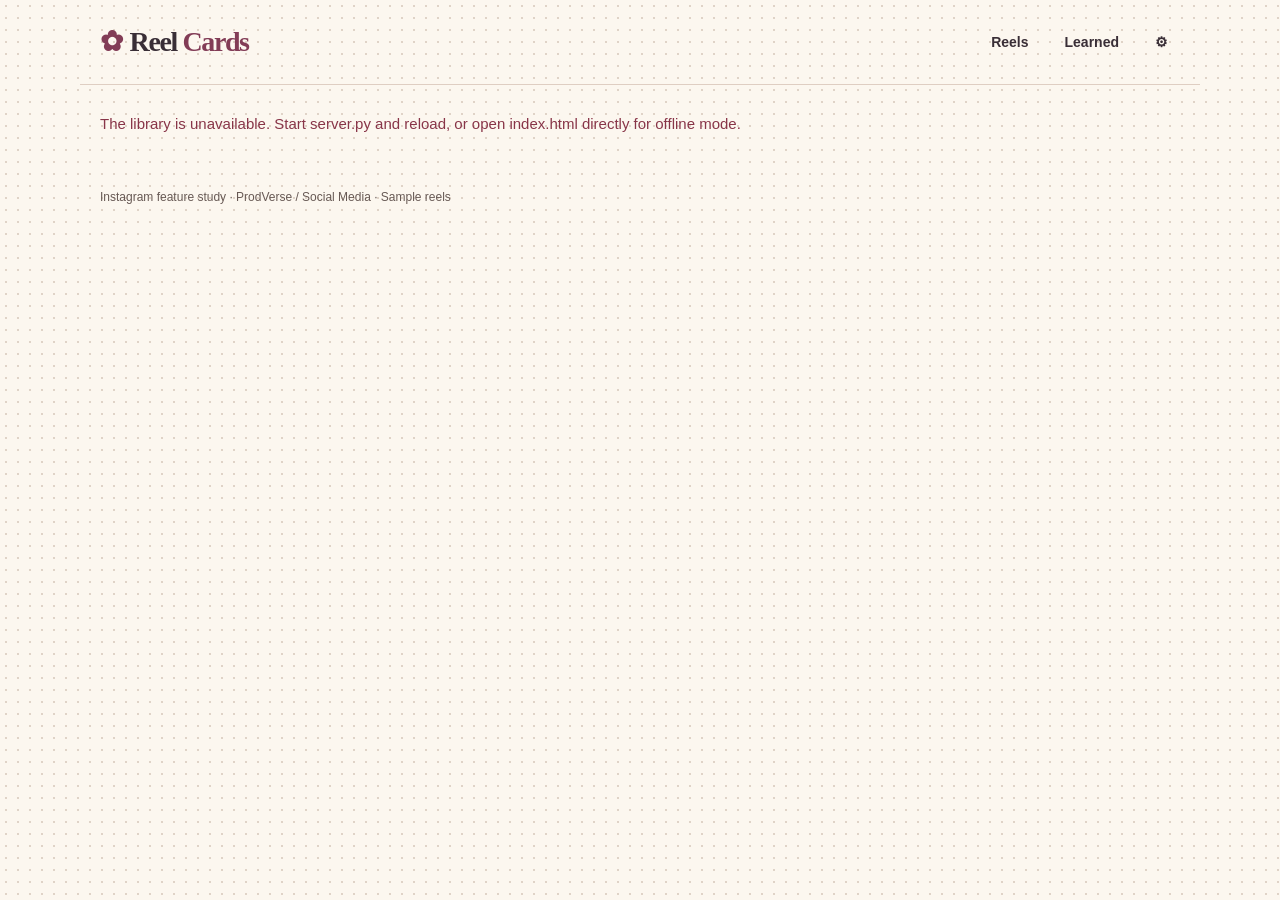
==== index.html @ 5760f432 "Add Reel Cards prototype and ProdVerse pitch package" ====
<!doctype html><html lang="en"><head><meta charset="utf-8"><meta name="viewport" content="width=device-width,initial-scale=1"><title>Reel Cards · Learned</title><link rel="icon" href="data:,">
<style>
:root{--bg-primary:#0E0E12;--bg-card:#FFFFFF;--bg-elevated:#1A1A22;--text-primary:#FFFFFF;--text-secondary:#A0A0B0;--text-on-light:#0E0E12;--text-muted:#6B6B7B;--accent-gradient-start:#A855F7;--accent-gradient-end:#EC4899;--accent-solid:#A855F7;--success:#10B981;--warning:#F59E0B;--danger:#EF4444;--border-subtle:rgba(255,255,255,.08);--shadow-card:0 4px 24px rgba(0,0,0,.12);--shadow-elevated:0 8px 32px rgba(0,0,0,.24);--gradient:linear-gradient(115deg,#A855F7,#EC4899)}
*{box-sizing:border-box}body{margin:0;background:var(--bg-primary);color:white;font:15px/1.5 -apple-system,BlinkMacSystemFont,"Segoe UI",sans-serif}main,header,footer{max-width:1120px;margin:auto;padding:20px}header,nav,.row{display:flex;align-items:center;gap:12px;flex-wrap:wrap}header,.between{justify-content:space-between}header{border-bottom:1px solid var(--border-subtle)}strong{font-weight:700}.brand{font-size:20px}.brand b{color:#e48af0}button,input,textarea{font:inherit}button{cursor:pointer;border:0;border-radius:12px;background:#30303c;color:white;min-height:44px;padding:8px 16px;font-weight:600}button:hover{filter:brightness(1.12)}button:focus-visible,input:focus-visible,textarea:focus-visible,summary:focus-visible{outline:3px solid #eed688;outline-offset:3px}button[disabled]{cursor:default}.nav{font-size:14px;background:transparent}.active{background:#393041}.hero{border-radius:16px;background:linear-gradient(115deg,#7833b9,#b4347e);padding:24px;min-height:180px;display:flex;flex-direction:column;justify-content:center}.hero h1{max-width:480px;margin:8px 0;font-size:28px;line-height:1.2}.label,small{font-size:12px;letter-spacing:.04em}.label{text-transform:uppercase;font-weight:700}h2{font-size:24px}h3{font-size:17px}h2,h3,p{margin:8px 0 12px}.grid{display:grid;gap:16px}.tile,.panel{padding:16px;background:var(--bg-elevated);border-radius:16px}.thumb{width:100%;aspect-ratio:16/9;display:grid;place-items:center;font-size:56px;position:relative;overflow:hidden;color:white}.thumb:before,.thumb:after{content:"";position:absolute;width:55%;aspect-ratio:1;border:2px solid #ffffff44;border-radius:50%;left:-18%;bottom:-50%}.thumb:after{left:72%;bottom:20%}.duration{position:absolute;bottom:8px;right:8px;background:#000a;padding:2px 8px;border-radius:8px}.meta,footer{color:var(--text-secondary)}.meta{margin:12px 0;font-size:13px}.primary,.saved{width:100%;background:linear-gradient(105deg,#8137bf,#a72c77)}.saved,.good{background:#10664e}.bad{background:#9b3045}.link{background:transparent;padding:0;text-align:left;font-size:17px}.content{max-width:680px;margin:0 auto}.white{background:white;color:#15151b;padding:24px;border-radius:16px;margin:16px 0}.steps{padding:0;list-style:none;counter-reset:num}.steps li{counter-increment:num;display:grid;grid-template-columns:24px 1fr;gap:12px;margin:12px 0}.steps li:before{content:counter(num);background:var(--gradient);color:white;height:24px;border-radius:50%;text-align:center;font-weight:bold}.library{width:100%;text-align:left;margin:8px 0;display:flex;align-items:center;gap:16px}.tiny{border-radius:12px;width:56px;height:56px;display:grid;place-items:center;font-size:28px}.review{display:grid;perspective:1000px;margin:16px 0}.face{grid-area:1/1;backface-visibility:hidden;transition:transform 400ms ease-out;min-height:240px;padding:24px;border-radius:16px;background:white;color:#15151b}.front{display:flex;flex-direction:column;align-items:start;justify-content:space-between;text-align:left}.back,.flipped .front{transform:rotateY(180deg)}.flipped .back{transform:rotateY(0)}.back{background:#f6eeff}.face strong{font-size:22px}summary{cursor:pointer}details{margin:16px 0}label{display:block;margin:8px 0}textarea{width:100%;border-radius:8px;padding:8px}.toast{position:fixed;bottom:16px;left:50%;transform:translateX(-50%);background:#fff;color:#201828;padding:12px 20px;border-radius:12px;max-width:90vw;z-index:2}.bar{position:sticky;bottom:0;padding:8px 0;background:var(--bg-primary)}.bar button{min-height:56px}.sectiontitle{margin-top:24px}footer{font-size:12px}.empty{padding:32px 20px;text-align:center}.error{color:#ffa6ab}
@media(min-width:640px){.grid{grid-template-columns:repeat(2,minmax(0,1fr))}}@media(min-width:1024px){.grid{grid-template-columns:repeat(3,minmax(0,1fr))}.hero{padding:32px 40px}}@media(prefers-reduced-motion:reduce){*{transition:none!important}}
:root{
 --bg-primary:#fcf7ef;--bg-elevated:#fffdf8;--text-secondary:#6c5c59;
 --ink:#392e36;--berry:#823c56;--rose:#f6d9db;--sage:#cce2d1;--oat:#f2dfb9;
 --seam:#dfcec2;--gradient:linear-gradient(120deg,#854158,#724356)
}
body{background-color:var(--bg-primary);background-image:radial-gradient(#ddd1c4 0.7px,transparent 0.8px);background-size:12px 12px;color:var(--ink)}
header{border-color:var(--seam)}.brand,h1,h2,.face strong,.tile h3 button{font-family:Georgia,"Times New Roman",serif}
.brand{font-size:28px;letter-spacing:-1.4px}.brand b{color:var(--berry)}.brand:before{content:"✿";color:var(--berry);margin-right:8px}
button{background:#f1e7de;color:var(--ink)}button:hover{filter:brightness(.97)}:is(button,input,textarea,summary):focus-visible{outline:3px solid #764871}
.nav{padding:6px 12px}.nav.active{background:var(--rose)}.hero{position:relative;isolation:isolate;overflow:hidden;background:#f5e3db;border:1px solid var(--seam);padding:32px clamp(20px,4vw,52px);border-radius:24px;min-height:230px}
.hero h1{font-size:clamp(34px,5vw,58px);line-height:1.03;letter-spacing:-.045em;font-weight:500;max-width:570px}.hero p{margin:4px 0 0;color:#67515b}
.hero .label,.face .label,.white .label{color:var(--berry)}.hero:after{content:"✿";position:absolute;z-index:-1;right:5%;font:190px/1 Georgia;color:#b37383;transform:rotate(12deg);background:#fcf3e6;border:2px dashed #c59f95;border-radius:48% 48% 10% 10%;padding:0 24px}
.sectiontitle{margin:30px 0 16px;font-size:28px;letter-spacing:-.03em}.tile,.panel,.white,.face{border:1px solid var(--seam);box-shadow:0 4px 0 #e9ded2;border-radius:20px}
.tile{padding:12px 12px 16px}.thumb[data-id]{border-radius:14px;background-color:var(--wash)!important;background-image:repeating-linear-gradient(90deg,transparent 0 17px,#ffffff36 17px 19px),repeating-linear-gradient(0deg,transparent 0 17px,#ffffff36 17px 19px)!important}
[data-id=r1]{--wash:#efc0a3}[data-id=r2]{--wash:var(--sage)}[data-id=r3]{--wash:#dad0e5}
.thumb:after{content:none}.thumb:before{width:5em;height:1.4em;left:50%;bottom:auto;top:8%;aspect-ratio:auto;border:none;border-radius:0;background:#fffbecb0;transform:translateX(-50%) rotate(-5deg);font-size:12px}
.thumb span{display:grid;place-items:center;width:1.7em;height:1.7em;background:#fffaec;border:2px solid #ffffff;border-radius:46% 54% 52% 48%;box-shadow:0 4px 0 #4933281c;transform:rotate(-6deg)}
.duration{background:#4a3545;color:white}.primary,.good{background:var(--berry);color:#fff}.saved,.bad{background:#efe5dc;color:#624752}.saved{border:1px dashed #caaeb8}.link{background:transparent}.tile h3 button{font-size:21px}.meta{font-size:13px}
.content{margin-top:16px}.white,.front{background:#fffdf6;color:var(--ink)}.back{background:#f7e5ea;color:var(--ink)}.face{padding:28px;box-shadow:0 5px 0 #e1cfc2}.face strong{font-size:clamp(26px,4vw,36px);line-height:1.2}.back hr{border:0;border-top:1px dashed #c2a2ac}.back summary{color:#71344f;font-weight:600}.library{background:#f7f1e8}.toast{background:#45343d;color:white}.error{color:#883548}.bar{background:var(--bg-primary)}.label{letter-spacing:.09em}footer{color:#675954}
@media(max-width:790px){.hero:after{display:none}.hero{min-height:185px}}@media(max-width:440px){header,main,footer{padding:14px}.brand{font-size:23px}.nav{padding:6px 8px}header,nav{gap:4px}.hero{padding:24px 20px}.hero h1{font-size:38px}}
</style></head><body><header><strong class="brand">Reel <b>Cards</b></strong><nav><button class="nav" data-act="feed">Reels</button><button class="nav" data-act="library">Learned</button><button class="nav" aria-label="Demo settings" data-act="settings">⚙</button></nav></header>
<main id="app"></main><div id="toast" role="status"></div><footer>Instagram feature study · ProdVerse / Social Media · Sample reels</footer><script src="data.js"></script><script>
const app=document.querySelector('#app'), online=location.protocol!=='file:', day=86400000;
let cards={},screen='feed',selected,origin='feed',queue=[],results=[],index=0,busy=false,persistent=true,timer;
const esc=value=>String(value).replace(/[&<>"']/g,x=>({'&':'&amp;','<':'&lt;','>':'&gt;','"':'&quot;',"'":'&#39;'}[x]));
const byId=id=>reels.find(r=>r.id===id);
const btn=(action,label,id='',cls='')=>'<button class="'+cls+'" data-act="'+action+'" data-id="'+id+'">'+label+'</button>';
function notify(msg){const el=document.querySelector('#toast');el.className='toast';el.textContent=msg;clearTimeout(timer);timer=setTimeout(()=>{el.textContent='';el.className=''},3000)}
function due(c){const now=Date.now();if(c.dueAt<now-day)return 'Overdue';if(c.dueAt<=now)return 'Due today';const d=new Date(c.dueAt);if(d.toDateString()===new Date(now+day).toDateString())return 'Reviews tomorrow';return 'Review '+d.toLocaleDateString(undefined,{month:'short',day:'numeric'})}
async function change(action,id,extra={}){
 if(online){const response=await fetch('/api/library',{method:'POST',headers:{'Content-Type':'application/json'},body:JSON.stringify({action,id,...extra})});if(!response.ok)throw Error((await response.json()).error||'Could not save. Try again.');cards=await response.json();return}
 const now=Date.now();let c=cards[id];
 if(action==='save')cards[id]??={id,savedAt:now,reps:0,ease:2.5,interval:0,dueAt:now,lastReviewedAt:null};
 else if(action==='edit')Object.assign(c,extra);
 else{const correct=action==='correct';c.reps=correct?c.reps+1:0;c.ease=Math.max(1.3,c.ease+(correct?.1:-.2));c.interval=correct?(c.reps===1?1:c.reps===2?3:Math.round(c.interval*c.ease)):0;c.lastReviewedAt=now;c.dueAt=now+Math.max(1,c.interval)*day}
 try{localStorage.setItem('reelcards_state',JSON.stringify(cards))}catch{persistent=false}
}
function thumbnail(r){return '<button class="thumb" data-act="detail" data-id="'+r.id+'" aria-label="Preview '+r.title+'"><span>'+r.thumbnailEmoji+'</span><small class="duration">'+r.duration+'</small></button>'}
function saveButton(r){return cards[r.id]?'<button class="saved" disabled>Saved ✓</button>':btn('save','Save as Reel Card',r.id,'primary')}
function feed(){return '<section class="hero"><span class="label">Your learning scrapbook</span><h1>Little lessons<br>worth keeping.</h1><p>Save a tip from a reel. Try it from memory later.</p></section><h2 class="sectiontitle">From your reel feed</h2><div class="grid">'+reels.map(r=>'<article class="tile">'+thumbnail(r)+'<div class="row between meta"><span>'+r.creatorAvatar+' '+r.creator+'</span><span>'+r.savedCount+' saves</span></div><h3>'+btn('detail',r.title,r.id,'link')+'</h3>'+saveButton(r)+'</article>').join('')+'</div>'}
function detail(){const r=byId(selected),c=cards[r.id];return '<div class="content">'+btn(origin,'← '+(origin==='feed'?'Feed':'Library'))+'<h2>'+r.title+'</h2>'+thumbnail(r)+'<p class="meta">'+r.creatorAvatar+' '+r.creator+' · '+r.category+'</p><section class="white"><span class="label">What you’ll learn</span><h3>'+r.card.goal+'</h3><p>'+r.card.ingredients.join(' · ')+'</p><b class="label">Steps</b><ol class="steps">'+r.card.steps.map(s=>'<li>'+s+'</li>').join('')+'</ol></section>'+(c?'<details class="panel"><summary>Edit my flashcard</summary><label>Question<textarea maxlength="1000" id="question">'+esc(c.question??r.card.reviewQuestion)+'</textarea></label><label>Answer<textarea maxlength="1000" id="answer">'+esc(c.answer??r.card.reviewAnswer)+'</textarea></label>'+btn('edit','Save edits',r.id)+'</details><div class="row">'+btn('review','Review now',r.id)+btn('library','Open in library')+'</div>':'<div class="bar">'+saveButton(r)+'</div>')+'</div>'}
function library(){const list=Object.values(cards),ready=list.filter(c=>c.dueAt<=Date.now());return '<div class="content"><h1>Your Learned <small>'+list.length+' cards</small></h1>'+(!list.length?'<div class="empty panel">📚<h2>No cards yet</h2><p>Save a reel from the feed to start your library.</p>'+btn('feed','Browse reels')+'</div>':(ready.length?'<div class="bar">'+btn('all','Review all due · '+ready.length,'','primary')+'</div>':'<p>Nothing due right now. Your next review is '+new Date(Math.min(...list.map(c=>c.dueAt))).toLocaleDateString()+'.</p>')+list.map(c=>{const r=byId(c.id);return '<div class="panel" style="margin:8px 0">'+btn('review','<span class="tiny" style="background:'+r.thumbnailGradient+'">'+r.thumbnailEmoji+'</span><span>'+r.title+'<br><small>'+r.category+' · '+due(c)+'</small></span>',r.id,'library')+btn('detail','View or edit card',r.id,'link')+'</div>'}).join(''))+'</div>'}
function review(){const id=queue[index],r=byId(id),c=cards[id];return '<div class="content"><div class="row between"><strong>'+ (index+1)+' of '+queue.length+'</strong>'+btn('library','Exit review ×')+'</div><h2>'+r.title+'</h2><div class="review"><button class="face front" data-act="flip"><span class="label">Recall from memory</span><strong>'+esc(c.question??r.card.reviewQuestion)+'</strong><span>Tap to reveal answer</span></button><div class="face back" inert><span class="label">Answer</span><p>'+esc(c.answer??r.card.reviewAnswer)+'</p><hr><span class="label">Follow-up</span><p>'+r.card.followUp+'</p><details><summary>Show follow-up answer</summary><p>'+r.card.followUpAnswer+'</p></details><div class="row">'+btn('correct','Got it ✓',id,'good')+btn('forgot','Forgot ✕',id,'bad')+'</div></div></div></div>'}
function summary(){return '<div class="content"><div class="white"><span class="label">Review complete</span><h1>Session complete 🏆</h1><p>'+results.length+' reviewed · '+results.filter(x=>x==='correct').length+' got it · '+results.filter(x=>x==='forgot').length+' forgot</p>'+queue.map(id=>'<p><b>'+byId(id).title+'</b><br>'+new Date(cards[id].dueAt).toLocaleString()+'</p>').join('')+'</div>'+btn('library','Back to library')+'</div>'}
function draw(){app.dataset.screen=screen;app.innerHTML=({feed,library,'card-detail':detail,review,summary,settings:()=>'<div class="content panel"><h2>Demo settings</h2><p>'+ (online?'Local server · SQLite library':'Offline · browser library')+'</p><p>Three sample reels have prepared lessons. Saving is optional. Your ratings determine the next review. Use “View or edit card” to personalise a question.</p>'+btn('feed','Back to reels')+'</div>'})[screen]();document.querySelectorAll('nav button').forEach(b=>b.classList.toggle('active',b.dataset.act===screen))}
document.addEventListener('click',async e=>{const b=e.target.closest('[data-act]');if(!b||busy)return;const a=b.dataset.act,id=b.dataset.id;busy=true;
 try{if(['feed','library','settings'].includes(a))screen=a;
 else if(a==='detail'){if(screen!=='card-detail')origin=screen;selected=id;screen='card-detail'}
 else if(a==='save'){await change(a,id);notify(persistent?'Added to your Learned library':'Demo mode — progress won’t persist.')}
 else if(a==='edit'){const question=document.querySelector('#question').value.trim(),answer=document.querySelector('#answer').value.trim();if(!question||!answer)throw Error('Please fill in both fields.');await change(a,id,{question,answer});notify('Edits saved')}
 else if(a==='review'||a==='all'){queue=a==='review'?[id]:Object.keys(cards).filter(k=>cards[k].dueAt<=Date.now());index=0;results=[];screen=queue.length?'review':'library'}
 else if(a==='flip'){const box=b.parentNode;box.classList.add('flipped');b.inert=true;box.lastElementChild.inert=false;box.querySelector('summary').focus();return}
 else if(a==='correct'||a==='forgot'){await change(a,id,{previous:cards[id].lastReviewedAt});results.push(a);index++;if(index===queue.length)screen='summary'}
 draw();if(!['save','edit'].includes(a))window.scrollTo(0,0)
 }catch(err){notify(err.message)}finally{busy=false}});
async function init(){try{if(online){const res=await fetch('/api/library');if(!res.ok)throw Error();cards=await res.json()}else{try{cards=JSON.parse(localStorage.getItem('reelcards_state')||'{}')||{}}catch{cards={}}}draw()}catch{app.innerHTML='<p class="error">The library is unavailable. Start server.py and reload, or open index.html directly for offline mode.</p>'}}
init();
</script></body></html>
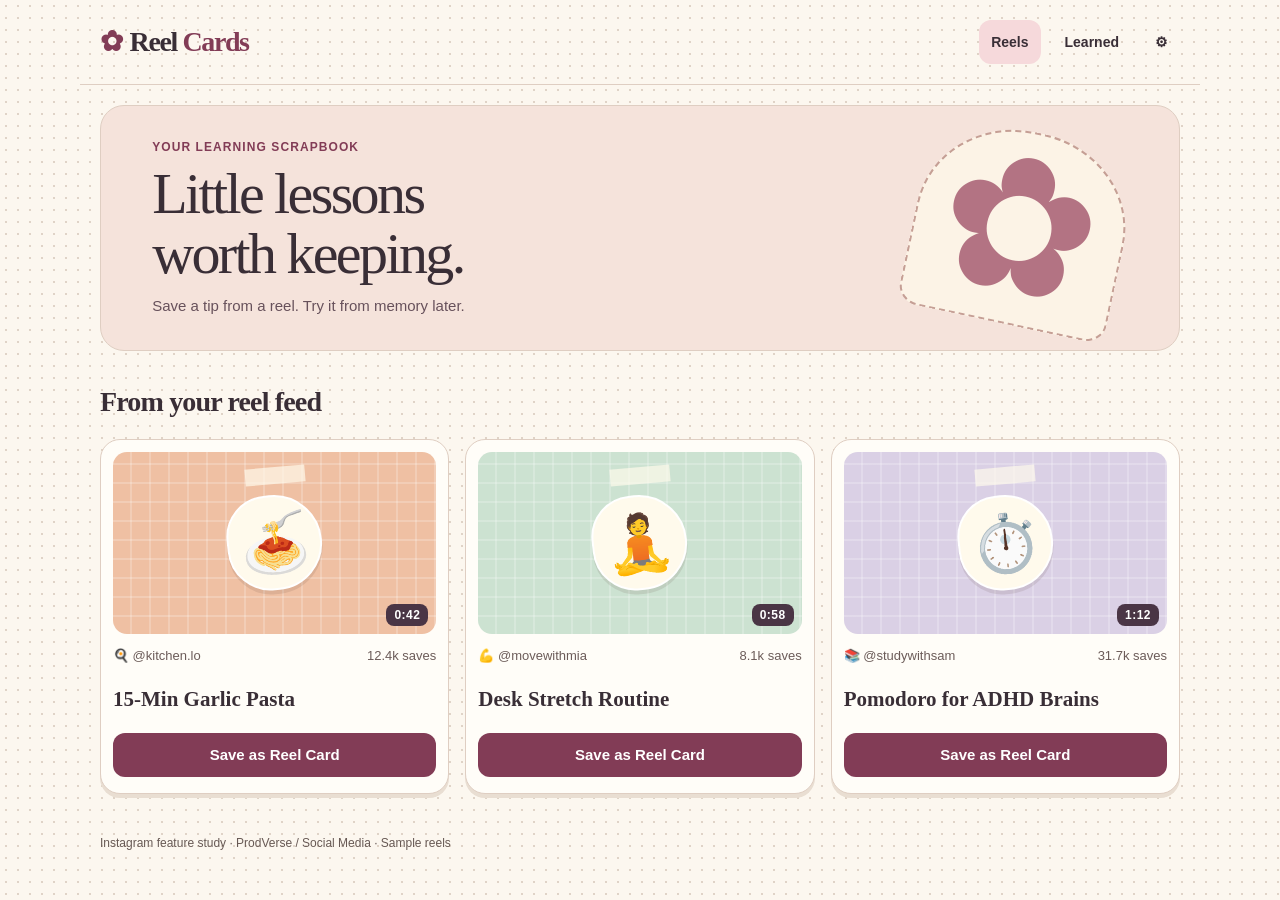
==== commit f224497f: "Support static Pages hosting and recover incomplete browser state" ====
--- a/index.html
+++ b/index.html
@@ -25,12 +25,21 @@
 @media(max-width:790px){.hero:after{display:none}.hero{min-height:185px}}@media(max-width:440px){header,main,footer{padding:14px}.brand{font-size:23px}.nav{padding:6px 8px}header,nav{gap:4px}.hero{padding:24px 20px}.hero h1{font-size:38px}}
 </style></head><body><header><strong class="brand">Reel <b>Cards</b></strong><nav><button class="nav" data-act="feed">Reels</button><button class="nav" data-act="library">Learned</button><button class="nav" aria-label="Demo settings" data-act="settings">⚙</button></nav></header>
 <main id="app"></main><div id="toast" role="status"></div><footer>Instagram feature study · ProdVerse / Social Media · Sample reels</footer><script src="data.js"></script><script>
-const app=document.querySelector('#app'), online=location.protocol!=='file:', day=86400000;
+const app=document.querySelector('#app'), online=['localhost','127.0.0.1','[::1]'].includes(location.hostname) && ['/','/index.html'].includes(location.pathname), day=86400000;
 let cards={},screen='feed',selected,origin='feed',queue=[],results=[],index=0,busy=false,persistent=true,timer;
 const esc=value=>String(value).replace(/[&<>"']/g,x=>({'&':'&amp;','<':'&lt;','>':'&gt;','"':'&quot;',"'":'&#39;'}[x]));
 const byId=id=>reels.find(r=>r.id===id);
 const btn=(action,label,id='',cls='')=>'<button class="'+cls+'" data-act="'+action+'" data-id="'+id+'">'+label+'</button>';
 function notify(msg){const el=document.querySelector('#toast');el.className='toast';el.textContent=msg;clearTimeout(timer);timer=setTimeout(()=>{el.textContent='';el.className=''},3000)}
+function readBrowserLibrary(){
+ const raw=JSON.parse(localStorage.getItem('reelcards_state')||'{}');
+ const valid={};
+ for(const {id} of reels){
+   const c=raw?.[id];
+   if(c?.id===id && Number.isFinite(c.dueAt) && Number.isInteger(c.reps) && c.reps>=0 && Number.isFinite(c.ease) && Number.isFinite(c.interval))valid[id]=c;
+ }
+ return valid;
+}
 function due(c){const now=Date.now();if(c.dueAt<now-day)return 'Overdue';if(c.dueAt<=now)return 'Due today';const d=new Date(c.dueAt);if(d.toDateString()===new Date(now+day).toDateString())return 'Reviews tomorrow';return 'Review '+d.toLocaleDateString(undefined,{month:'short',day:'numeric'})}
 async function change(action,id,extra={}){
  if(online){const response=await fetch('/api/library',{method:'POST',headers:{'Content-Type':'application/json'},body:JSON.stringify({action,id,...extra})});if(!response.ok)throw Error((await response.json()).error||'Could not save. Try again.');cards=await response.json();return}
@@ -58,6 +67,6 @@
  else if(a==='correct'||a==='forgot'){await change(a,id,{previous:cards[id].lastReviewedAt});results.push(a);index++;if(index===queue.length)screen='summary'}
  draw();if(!['save','edit'].includes(a))window.scrollTo(0,0)
  }catch(err){notify(err.message)}finally{busy=false}});
-async function init(){try{if(online){const res=await fetch('/api/library');if(!res.ok)throw Error();cards=await res.json()}else{try{cards=JSON.parse(localStorage.getItem('reelcards_state')||'{}')||{}}catch{cards={}}}draw()}catch{app.innerHTML='<p class="error">The library is unavailable. Start server.py and reload, or open index.html directly for offline mode.</p>'}}
+async function init(){try{if(online){const res=await fetch('/api/library',{signal:AbortSignal.timeout(8000)});if(!res.ok)throw Error();cards=await res.json()}else{try{cards=readBrowserLibrary()}catch{cards={}}}draw()}catch{app.innerHTML='<p class="error">Your library could not load. Check the local server and try again.</p><button onclick="init()">Retry</button>'}}
 init();
 </script></body></html>
